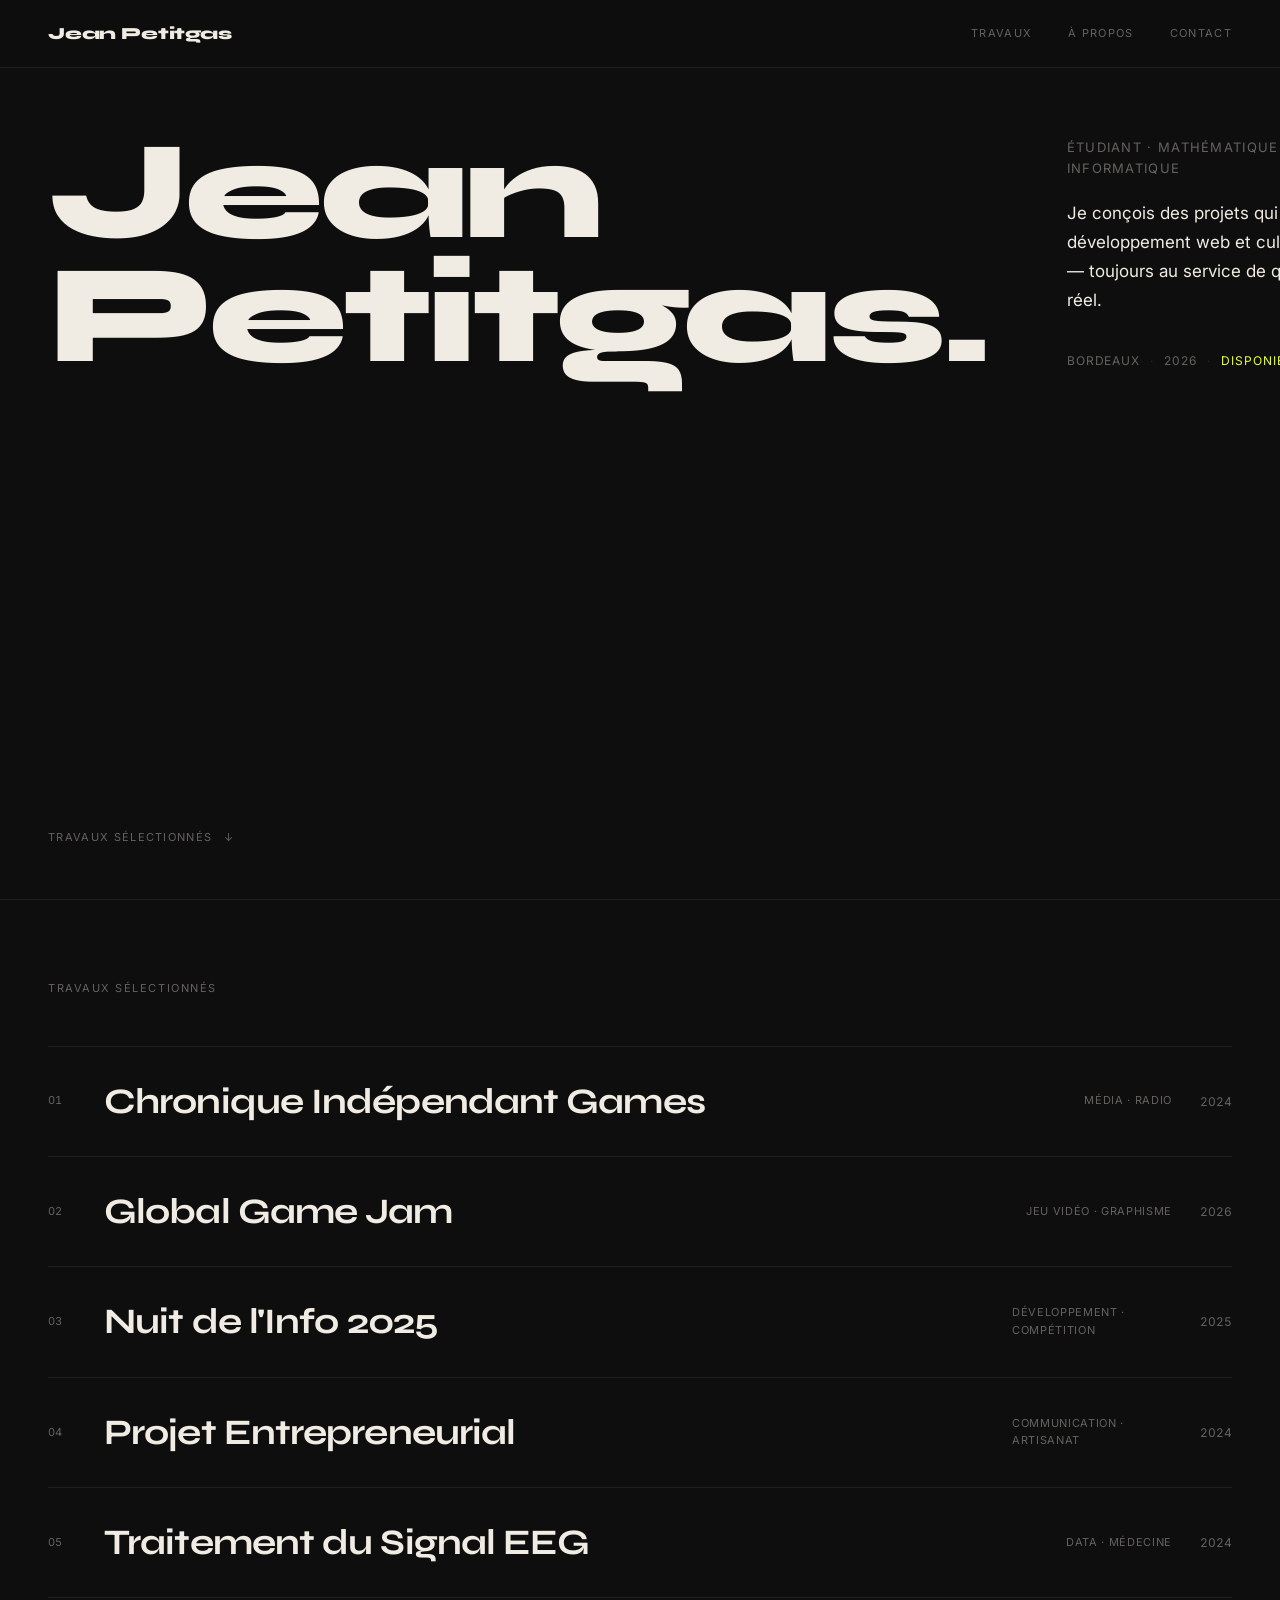
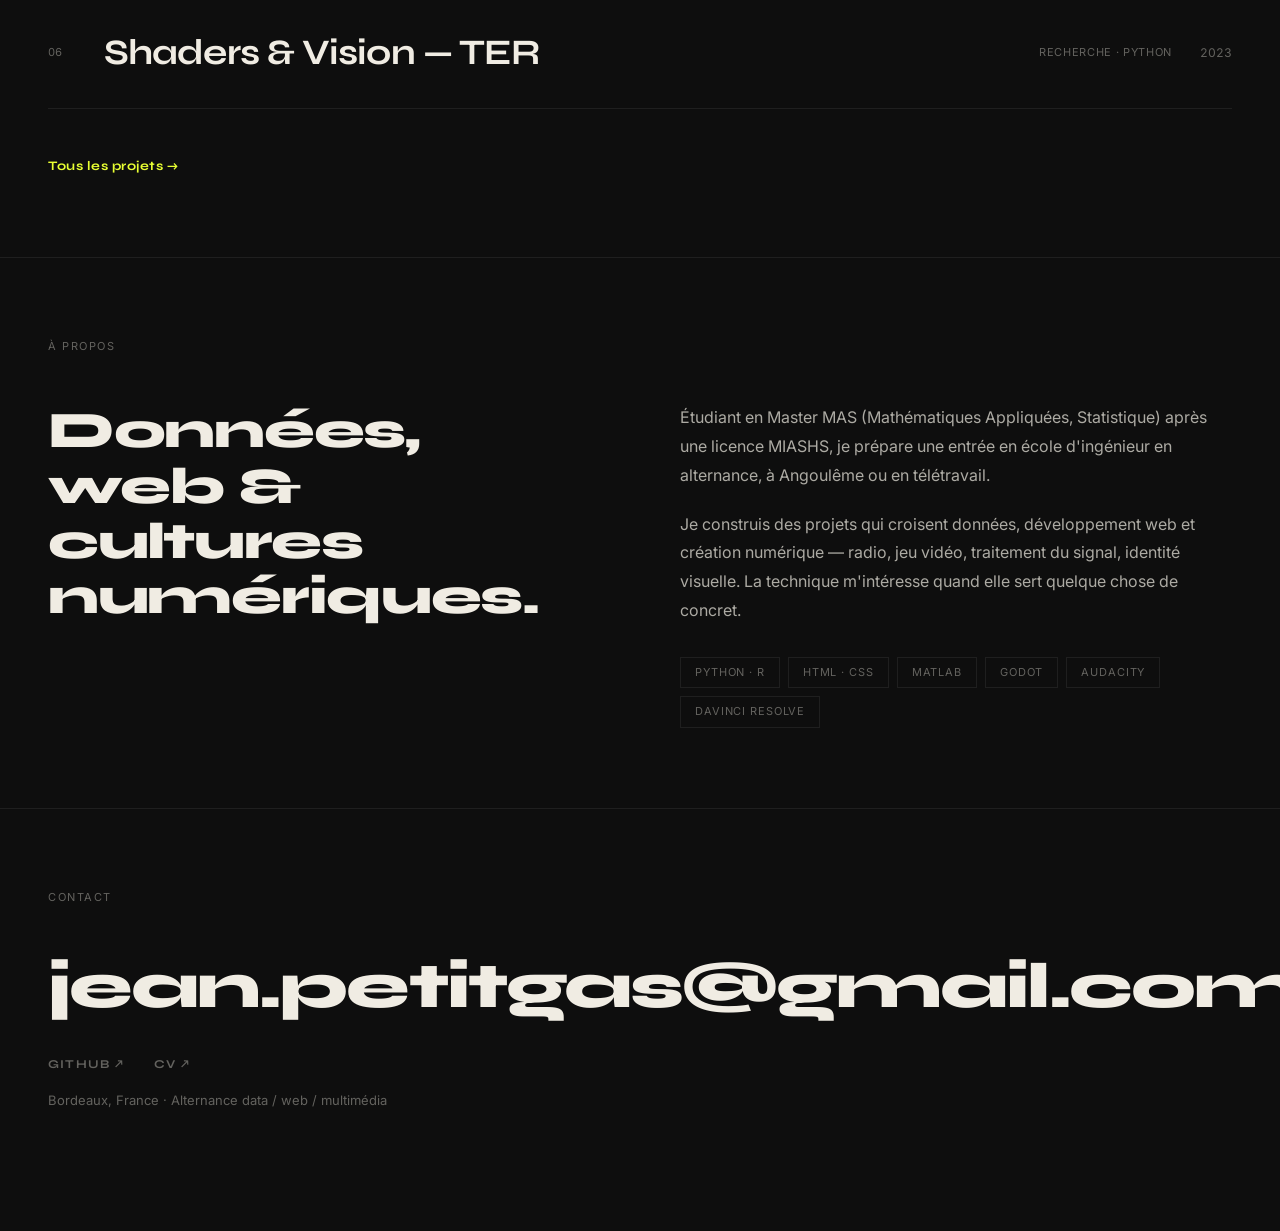
==== index.html @ c7d6c3ae "Déploiement initial du portfolio" ====
<!DOCTYPE html>
<html lang="fr">
<head>
  <meta charset="UTF-8">
  <title>Jean Petitgas</title>
  <meta name="viewport" content="width=device-width, initial-scale=1.0">
  <meta name="description" content="Portfolio de Jean Petitgas — mathématiques appliquées, data & multimédia.">
  <link rel="preconnect" href="https://fonts.googleapis.com">
  <link rel="preconnect" href="https://fonts.gstatic.com" crossorigin>
  <link href="https://fonts.googleapis.com/css2?family=Syne:wght@700;800&family=Inter:wght@300;400;500&display=swap" rel="stylesheet">
  <link rel="stylesheet" href="style.css">
</head>
<body>

  <header class="site-header">
    <a href="index.html" class="site-name">Jean Petitgas</a>
    <nav class="site-nav">
      <a href="#work">Travaux</a>
      <a href="#about">À propos</a>
      <a href="#contact">Contact</a>
    </nav>
  </header>

  <!-- ── HERO ───────────────────────────── -->
  <section class="hero">
    <div class="hero-inner">
      <h1 class="hero-name">
        <span>Jean</span>
        <span>Petitgas.</span>
      </h1>
      <div class="hero-aside">
        <p class="hero-role">Étudiant · Mathématiques appliquées &amp; informatique</p>
        <p class="hero-desc">
          Je conçois des projets qui mêlent données, développement web
          et cultures numériques — toujours au service de quelque chose de réel.
        </p>
        <div class="hero-meta">
          <span>Bordeaux</span>
          <span class="sep">·</span>
          <span>2026</span>
          <span class="sep">·</span>
          <span class="status">Disponible en alternance</span>
        </div>
      </div>
    </div>
    <div class="hero-scroll">
      <span>Travaux sélectionnés</span>
      <span class="arrow">↓</span>
    </div>
  </section>

  <!-- ── WORK ───────────────────────────── -->
  <section id="work" class="work-section">
    <span class="section-label">Travaux sélectionnés</span>

    <div class="work-list" id="workList">

      <a href="projet.html" class="work-item">
        <div class="work-item-bg" style="background-image:url('radio.jpg')"></div>
        <span class="work-num">01</span>
        <span class="work-title">Chronique Indépendant Games</span>
        <div class="work-meta">
          <span class="work-cat">Média · Radio</span>
          <span class="work-yr">2024</span>
        </div>
      </a>

      <a href="projet.html" class="work-item">
        <div class="work-item-bg" style="background-image:url('GameJam.png')"></div>
        <span class="work-num">02</span>
        <span class="work-title">Global Game Jam</span>
        <div class="work-meta">
          <span class="work-cat">Jeu vidéo · Graphisme</span>
          <span class="work-yr">2026</span>
        </div>
      </a>

      <a href="projet.html" class="work-item">
        <div class="work-item-bg" style="background-image:url('ndilogo.png')"></div>
        <span class="work-num">03</span>
        <span class="work-title">Nuit de l'Info 2025</span>
        <div class="work-meta">
          <span class="work-cat">Développement · Compétition</span>
          <span class="work-yr">2025</span>
        </div>
      </a>

      <a href="projet.html" class="work-item">
        <div class="work-item-bg" style="background-image:url('photo.jpg')"></div>
        <span class="work-num">04</span>
        <span class="work-title">Projet Entrepreneurial</span>
        <div class="work-meta">
          <span class="work-cat">Communication · Artisanat</span>
          <span class="work-yr">2024</span>
        </div>
      </a>

      <a href="projet.html" class="work-item">
        <div class="work-item-bg" style="background-image:url('signals.jpg')"></div>
        <span class="work-num">05</span>
        <span class="work-title">Traitement du Signal EEG</span>
        <div class="work-meta">
          <span class="work-cat">Data · Médecine</span>
          <span class="work-yr">2024</span>
        </div>
      </a>

      <a href="projet.html" class="work-item">
        <div class="work-item-bg" style="background-image:url('shaders.jpg')"></div>
        <span class="work-num">06</span>
        <span class="work-title">Shaders &amp; Vision — TER</span>
        <div class="work-meta">
          <span class="work-cat">Recherche · Python</span>
          <span class="work-yr">2023</span>
        </div>
      </a>

    </div>

    <div class="work-footer">
      <a href="projet.html" class="link-accent">Tous les projets →</a>
    </div>
  </section>

  <!-- ── ABOUT ──────────────────────────── -->
  <section id="about" class="about-section">
    <span class="section-label">À propos</span>
    <div class="about-grid">
      <div class="about-left">
        <h2 class="about-title">Données, web &amp;<br>cultures numériques.</h2>
      </div>
      <div class="about-right">
        <p>
          Étudiant en Master MAS (Mathématiques Appliquées, Statistique) après une licence
          MIASHS, je prépare une entrée en école d'ingénieur en alternance, à Angoulême ou
          en télétravail.
        </p>
        <p>
          Je construis des projets qui croisent données, développement web et création
          numérique — radio, jeu vidéo, traitement du signal, identité visuelle. La technique
          m'intéresse quand elle sert quelque chose de concret.
        </p>
        <div class="about-tags">
          <span>Python · R</span>
          <span>HTML · CSS</span>
          <span>MATLAB</span>
          <span>GODOT</span>
          <span>Audacity</span>
          <span>DaVinci Resolve</span>
        </div>
      </div>
    </div>
  </section>

  <!-- ── CONTACT ────────────────────────── -->
  <section id="contact" class="contact-section">
    <span class="section-label">Contact</span>
    <a href="mailto:jean.petitgas@gmail.com" class="contact-email">
      jean.petitgas@gmail.com
    </a>
    <div class="contact-links">
      <a href="#" target="_blank">GitHub ↗</a>
      <a href="#" target="_blank">CV ↗</a>
    </div>
    <p class="contact-location">Bordeaux, France · Alternance data / web / multimédia</p>
  </section>

  <script>
    // Dim siblings on work-list hover
    const workList  = document.getElementById('workList');
    const workItems = workList.querySelectorAll('.work-item');

    workList.addEventListener('mouseenter', () => {
      workItems.forEach(i => i.classList.add('dimmed'));
    });
    workList.addEventListener('mouseleave', () => {
      workItems.forEach(i => i.classList.remove('dimmed'));
    });
    workItems.forEach(item => {
      item.addEventListener('mouseenter', () => item.classList.remove('dimmed'));
      item.addEventListener('mouseleave', () => {
        if (workList.matches(':hover')) item.classList.add('dimmed');
      });
    });

    // Scroll reveal
    const observer = new IntersectionObserver((entries) => {
      entries.forEach(e => { if (e.isIntersecting) e.target.classList.add('revealed'); });
    }, { threshold: 0.05 });
    document.querySelectorAll('.work-section, .about-section, .contact-section')
            .forEach(el => observer.observe(el));
  </script>

</body>
</html>
---- style.css ----
:root {
  --bg:      #0e0e0e;
  --surface: #161616;
  --text:    #f0ece3;
  --muted:   rgba(240, 236, 227, 0.38);
  --accent:  #e8ff32;
  --border:  rgba(255, 255, 255, 0.07);
  --font-display: 'Syne', sans-serif;
  --font-body:    'Inter', system-ui, sans-serif;
}

* { box-sizing: border-box; margin: 0; padding: 0; }
html { scroll-behavior: smooth; }

body {
  font-family: var(--font-body);
  background: var(--bg);
  color: var(--text);
  font-size: 15px;
  line-height: 1.6;
  -webkit-font-smoothing: antialiased;
}

/* ── HEADER ─────────────────────────────────── */

.site-header {
  position: fixed;
  inset: 0 0 auto 0;
  display: flex;
  justify-content: space-between;
  align-items: center;
  padding: 20px 48px;
  z-index: 200;
  background: rgba(14, 14, 14, 0.88);
  backdrop-filter: blur(14px);
  border-bottom: 1px solid var(--border);
}

.site-name {
  font-family: var(--font-display);
  font-weight: 800;
  font-size: 17px;
  text-decoration: none;
  color: var(--text);
  letter-spacing: -0.01em;
}

.site-nav {
  display: flex;
  gap: 36px;
}

.site-nav a {
  text-decoration: none;
  color: var(--muted);
  font-size: 11px;
  letter-spacing: 0.12em;
  text-transform: uppercase;
  transition: color 0.2s;
}
.site-nav a:hover { color: var(--text); }

/* ── HERO ────────────────────────────────────── */

.hero {
  min-height: 100vh;
  display: flex;
  flex-direction: column;
  justify-content: space-between;
  padding: 130px 48px 52px;
  border-bottom: 1px solid var(--border);
}

.hero-inner {
  display: grid;
  grid-template-columns: 1fr 360px;
  gap: 80px;
  align-items: flex-end;
}

.hero-name {
  font-family: var(--font-display);
  font-weight: 800;
  font-size: clamp(72px, 11vw, 152px);
  line-height: 0.88;
  letter-spacing: -0.035em;
}
.hero-name span { display: block; }

.hero-aside {
  padding-bottom: 8px;
}

.hero-role {
  font-size: 13px;
  color: var(--muted);
  text-transform: uppercase;
  letter-spacing: 0.1em;
  margin-bottom: 20px;
}

.hero-desc {
  font-size: 17px;
  line-height: 1.7;
  color: var(--text);
  margin-bottom: 36px;
}

.hero-meta {
  display: flex;
  flex-wrap: wrap;
  align-items: center;
  gap: 10px;
  font-size: 12px;
  color: var(--muted);
  text-transform: uppercase;
  letter-spacing: 0.08em;
}
.hero-meta .sep { opacity: 0.3; }
.hero-meta .status { color: var(--accent); }

.hero-scroll {
  display: flex;
  align-items: center;
  gap: 12px;
  font-size: 11px;
  text-transform: uppercase;
  letter-spacing: 0.12em;
  color: var(--muted);
  margin-top: 60px;
  user-select: none;
}
.hero-scroll .arrow { animation: bob 2.4s ease-in-out infinite; }

@keyframes bob {
  0%, 100% { transform: translateY(0); }
  50%       { transform: translateY(7px); }
}

/* ── SHARED SECTION BITS ─────────────────────── */

.section-label {
  display: block;
  font-size: 11px;
  text-transform: uppercase;
  letter-spacing: 0.14em;
  color: var(--muted);
  margin-bottom: 48px;
}

/* ── WORK LIST ──────────────────────────────── */

.work-section {
  padding: 80px 48px;
  opacity: 0;
  transform: translateY(22px);
  transition: opacity 0.85s ease, transform 0.85s ease;
}
.work-section.revealed { opacity: 1; transform: none; }

.work-list { border-top: 1px solid var(--border); }

.work-item {
  display: grid;
  grid-template-columns: 56px 1fr 220px;
  align-items: center;
  padding: 26px 0;
  border-bottom: 1px solid var(--border);
  text-decoration: none;
  color: var(--text);
  position: relative;
  overflow: hidden;
  transition: opacity 0.22s;
}

.work-item.dimmed { opacity: 0.22; }

.work-item-bg {
  position: absolute;
  inset: 0;
  background-size: cover;
  background-position: center;
  opacity: 0;
  transition: opacity 0.55s ease;
}
.work-item:hover .work-item-bg { opacity: 0.15; }

.work-num, .work-title, .work-meta { position: relative; z-index: 1; }

.work-num {
  font-size: 11px;
  color: var(--muted);
  font-variant-numeric: tabular-nums;
}

.work-title {
  font-family: var(--font-display);
  font-weight: 700;
  font-size: clamp(20px, 2.8vw, 38px);
  letter-spacing: -0.025em;
  transition: color 0.22s;
}
.work-item:hover .work-title { color: var(--accent); }

.work-meta {
  display: flex;
  justify-content: flex-end;
  align-items: center;
  gap: 24px;
}

.work-cat {
  font-size: 11px;
  color: var(--muted);
  text-transform: uppercase;
  letter-spacing: 0.06em;
}

.work-yr {
  font-size: 12px;
  color: var(--muted);
  font-variant-numeric: tabular-nums;
  min-width: 36px;
  text-align: right;
}

.work-footer { margin-top: 44px; }

.link-accent {
  font-family: var(--font-display);
  font-weight: 700;
  font-size: 13px;
  text-decoration: none;
  color: var(--accent);
  letter-spacing: 0.04em;
  transition: opacity 0.2s;
}
.link-accent:hover { opacity: 0.55; }

/* ── ABOUT ───────────────────────────────────── */

.about-section {
  padding: 80px 48px;
  border-top: 1px solid var(--border);
  opacity: 0;
  transform: translateY(22px);
  transition: opacity 0.85s ease 0.1s, transform 0.85s ease 0.1s;
}
.about-section.revealed { opacity: 1; transform: none; }

.about-grid {
  display: grid;
  grid-template-columns: 1fr 1fr;
  gap: 80px;
  margin-top: 16px;
}

.about-title {
  font-family: var(--font-display);
  font-weight: 800;
  font-size: clamp(30px, 4vw, 52px);
  line-height: 1.08;
  letter-spacing: -0.025em;
}

.about-right p {
  font-size: 16px;
  line-height: 1.8;
  color: rgba(240, 236, 227, 0.7);
  margin-bottom: 20px;
}

.about-tags {
  display: flex;
  flex-wrap: wrap;
  gap: 8px;
  margin-top: 32px;
}
.about-tags span {
  font-size: 11px;
  text-transform: uppercase;
  letter-spacing: 0.08em;
  padding: 6px 14px;
  border: 1px solid var(--border);
  color: var(--muted);
}

/* ── CONTACT ─────────────────────────────────── */

.contact-section {
  padding: 80px 48px 120px;
  border-top: 1px solid var(--border);
  opacity: 0;
  transform: translateY(22px);
  transition: opacity 0.85s ease 0.15s, transform 0.85s ease 0.15s;
}
.contact-section.revealed { opacity: 1; transform: none; }

.contact-email {
  display: block;
  font-family: var(--font-display);
  font-weight: 800;
  font-size: clamp(26px, 5vw, 68px);
  text-decoration: none;
  color: var(--text);
  letter-spacing: -0.03em;
  line-height: 1;
  margin: 44px 0 36px;
  transition: color 0.22s;
}
.contact-email:hover { color: var(--accent); }

.contact-links {
  display: flex;
  gap: 28px;
  margin-bottom: 16px;
}
.contact-links a {
  font-family: var(--font-display);
  font-weight: 700;
  font-size: 12px;
  text-decoration: none;
  color: var(--muted);
  text-transform: uppercase;
  letter-spacing: 0.1em;
  transition: color 0.2s;
}
.contact-links a:hover { color: var(--accent); }

.contact-location {
  font-size: 13px;
  color: var(--muted);
}

/* ── PAGE PROJETS ────────────────────────────── */

.gallery-header-bar {
  padding: 140px 48px 64px;
  border-bottom: 1px solid var(--border);
}

.gallery-page-title {
  font-family: var(--font-display);
  font-weight: 800;
  font-size: clamp(56px, 10vw, 128px);
  line-height: 0.88;
  letter-spacing: -0.035em;
  margin-bottom: 28px;
}
.gallery-page-title em {
  display: block;
  font-style: italic;
  color: var(--accent);
}

.gallery-subtitle {
  font-size: 14px;
  color: var(--muted);
  max-width: 440px;
}

.gallery-list {
  padding: 0 48px 100px;
  border-top: 1px solid var(--border);
}

.gallery-row {
  display: grid;
  grid-template-columns: 56px 1fr 180px;
  align-items: start;
  padding: 32px 0;
  border-bottom: 1px solid var(--border);
  cursor: pointer;
  position: relative;
  overflow: hidden;
  transition: opacity 0.22s;
}

.gallery-list:hover .gallery-row       { opacity: 0.22; }
.gallery-list:hover .gallery-row:hover { opacity: 1; }
.gallery-row.dimmed-row                { opacity: 0.22; }

.gallery-row-bg {
  position: absolute;
  inset: 0;
  background-size: cover;
  background-position: center;
  opacity: 0;
  transition: opacity 0.55s ease;
}
.gallery-row:hover .gallery-row-bg { opacity: 0.14; }
.gallery-row:hover .gallery-row-title { color: var(--accent); }

.gallery-row-num {
  font-size: 11px;
  color: var(--muted);
  font-variant-numeric: tabular-nums;
  padding-top: 8px;
  position: relative;
  z-index: 1;
}

.gallery-row-body {
  padding-right: 40px;
  position: relative;
  z-index: 1;
}

.gallery-row-title {
  font-family: var(--font-display);
  font-weight: 700;
  font-size: clamp(22px, 3.2vw, 44px);
  letter-spacing: -0.025em;
  line-height: 1;
  margin-bottom: 12px;
  transition: color 0.22s;
}

.gallery-row-desc {
  font-size: 14px;
  color: var(--muted);
  line-height: 1.6;
  max-width: 500px;
}

.gallery-row-meta {
  text-align: right;
  padding-top: 8px;
  position: relative;
  z-index: 1;
}
.gallery-row-cat {
  display: block;
  font-size: 11px;
  color: var(--muted);
  text-transform: uppercase;
  letter-spacing: 0.08em;
  margin-bottom: 4px;
}
.gallery-row-year {
  display: block;
  font-size: 12px;
  color: var(--muted);
  font-variant-numeric: tabular-nums;
}

/* ── MODAL (plein écran éditorial) ──────────── */

.expanded-overlay {
  position: fixed;
  inset: 0;
  z-index: 10000;
  overflow-y: auto;
  background: var(--surface);
  opacity: 0;
  pointer-events: none;
  transition: opacity 0.4s ease;
}
.expanded-overlay.is-active { opacity: 1; pointer-events: all; }

.expanded-content-inner {
  min-height: 100vh;
  transform: translateY(60px);
  transition: transform 0.6s cubic-bezier(0.16, 1, 0.3, 1);
}
.expanded-overlay.is-active .expanded-content-inner { transform: translateY(0); }

/* En-tête du modal */
.modal-header {
  padding: 100px 64px 48px;
  border-bottom: 1px solid var(--border);
}

.modal-header-top {
  display: flex;
  justify-content: space-between;
  align-items: center;
  margin-bottom: 20px;
}

.modal-num {
  font-size: 11px;
  color: var(--muted);
  letter-spacing: 0.14em;
  text-transform: uppercase;
}

.modal-tags {
  display: flex;
  gap: 8px;
}
.modal-tags span {
  font-size: 11px;
  text-transform: uppercase;
  letter-spacing: 0.08em;
  padding: 5px 13px;
  border: 1px solid var(--border);
  color: var(--muted);
}

.modal-title {
  font-family: var(--font-display);
  font-weight: 800;
  font-size: clamp(48px, 8vw, 112px);
  letter-spacing: -0.035em;
  line-height: 0.88;
}

/* Image plein-largeur */
.modal-visual {
  width: 100%;
  height: 62vh;
  min-height: 280px;
  overflow: hidden;
}
.modal-visual img {
  width: 100%;
  height: 100%;
  object-fit: cover;
  display: block;
  transition: transform 0.8s ease;
}
.expanded-overlay.is-active .modal-visual img { transform: scale(1.03); }

/* Corps du modal */
.modal-body {
  display: grid;
  grid-template-columns: 1fr 2fr;
  gap: 80px;
  padding: 64px 64px 100px;
  align-items: start;
}

.modal-intro {
  font-family: var(--font-display);
  font-weight: 700;
  font-size: clamp(18px, 2vw, 24px);
  color: var(--accent);
  font-style: italic;
  line-height: 1.3;
  position: sticky;
  top: 100px;
}

.modal-text p {
  font-size: 16px;
  line-height: 1.82;
  color: rgba(240, 236, 227, 0.68);
  margin-bottom: 20px;
}
.modal-text strong { color: var(--text); font-weight: 500; }

.modal-text a.modal-link {
  display: inline-flex;
  align-items: center;
  gap: 6px;
  margin-top: 16px;
  font-family: var(--font-display);
  font-weight: 700;
  font-size: 12px;
  text-decoration: none;
  color: var(--accent);
  text-transform: uppercase;
  letter-spacing: 0.12em;
  border-bottom: 1px solid rgba(232, 255, 50, 0.35);
  padding-bottom: 3px;
  transition: opacity 0.2s;
}
.modal-text a.modal-link:hover { opacity: 0.55; }

/* Bouton fermer */
.close-btn {
  position: fixed;
  top: 28px;
  right: 48px;
  background: transparent;
  border: 1px solid var(--border);
  padding: 10px 20px;
  cursor: pointer;
  font-size: 11px;
  font-family: var(--font-body);
  text-transform: uppercase;
  letter-spacing: 0.14em;
  color: var(--muted);
  transition: color 0.2s, border-color 0.2s, background 0.2s;
  z-index: 10001;
}
.close-btn:hover {
  color: var(--bg);
  background: var(--text);
  border-color: var(--text);
}

/* ── RESPONSIVE ──────────────────────────────── */

@media (max-width: 900px) {
  .site-header { padding: 18px 24px; }
  .site-nav { gap: 20px; }

  .hero            { padding: 110px 24px 44px; min-height: auto; }
  .hero-inner      { grid-template-columns: 1fr; gap: 44px; }

  .work-section,
  .about-section,
  .contact-section { padding: 60px 24px; }

  .work-item       { grid-template-columns: 36px 1fr; }
  .work-meta       { display: none; }

  .about-grid      { grid-template-columns: 1fr; gap: 36px; }

  .gallery-header-bar { padding: 110px 24px 48px; }
  .gallery-list    { padding: 0 24px 60px; }
  .gallery-row     { grid-template-columns: 36px 1fr; }
  .gallery-row-meta { display: none; }

  .modal-header           { padding: 90px 24px 40px; }
  .modal-header-top       { flex-wrap: wrap; gap: 12px; }
  .modal-tags             { display: none; }
  .modal-body             { grid-template-columns: 1fr; gap: 32px; padding: 48px 24px 80px; }
  .modal-intro            { position: static; }
  .modal-visual           { height: 44vh; }
  .close-btn              { top: 16px; right: 20px; }
}

@media (max-width: 600px) {
  .site-nav { display: none; }
}
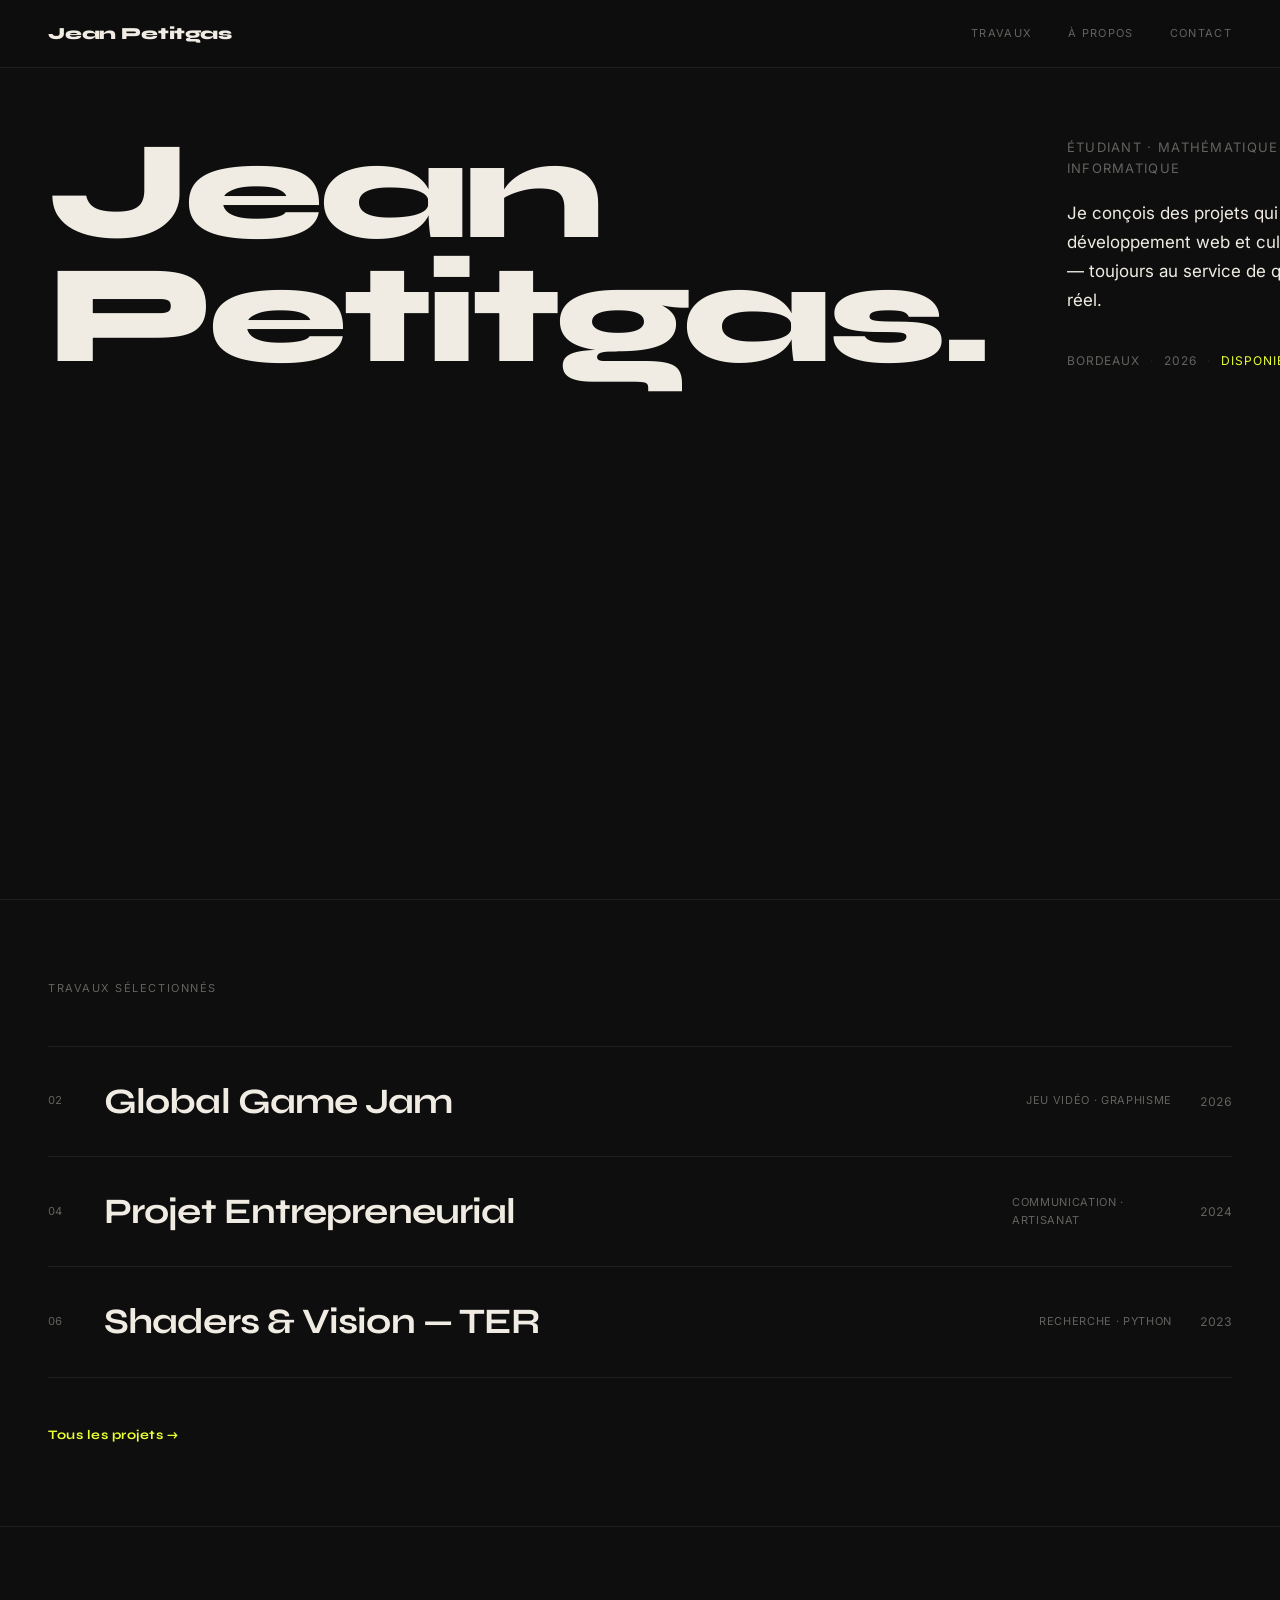
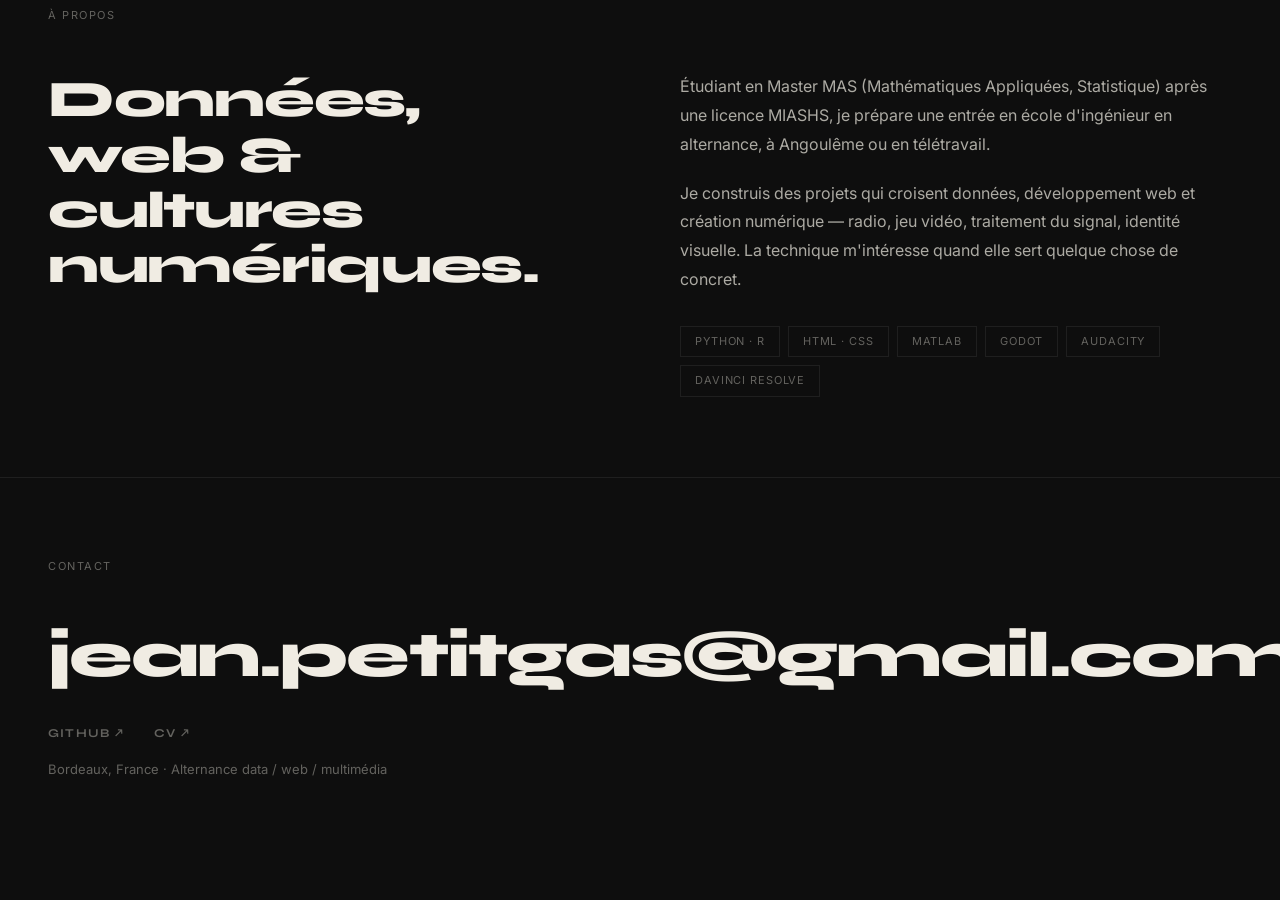
==== commit 0c7f0248: "Mise à jour de la page d'accueil" ====
--- a/index.html
+++ b/index.html
@@ -43,10 +43,6 @@
         </div>
       </div>
     </div>
-    <div class="hero-scroll">
-      <span>Travaux sélectionnés</span>
-      <span class="arrow">↓</span>
-    </div>
   </section>
 
   <!-- ── WORK ───────────────────────────── -->
@@ -55,15 +51,6 @@
 
     <div class="work-list" id="workList">
 
-      <a href="projet.html" class="work-item">
-        <div class="work-item-bg" style="background-image:url('radio.jpg')"></div>
-        <span class="work-num">01</span>
-        <span class="work-title">Chronique Indépendant Games</span>
-        <div class="work-meta">
-          <span class="work-cat">Média · Radio</span>
-          <span class="work-yr">2024</span>
-        </div>
-      </a>
 
       <a href="projet.html" class="work-item">
         <div class="work-item-bg" style="background-image:url('GameJam.png')"></div>
@@ -76,31 +63,11 @@
       </a>
 
       <a href="projet.html" class="work-item">
-        <div class="work-item-bg" style="background-image:url('ndilogo.png')"></div>
-        <span class="work-num">03</span>
-        <span class="work-title">Nuit de l'Info 2025</span>
-        <div class="work-meta">
-          <span class="work-cat">Développement · Compétition</span>
-          <span class="work-yr">2025</span>
-        </div>
-      </a>
-
-      <a href="projet.html" class="work-item">
         <div class="work-item-bg" style="background-image:url('photo.jpg')"></div>
         <span class="work-num">04</span>
         <span class="work-title">Projet Entrepreneurial</span>
         <div class="work-meta">
           <span class="work-cat">Communication · Artisanat</span>
-          <span class="work-yr">2024</span>
-        </div>
-      </a>
-
-      <a href="projet.html" class="work-item">
-        <div class="work-item-bg" style="background-image:url('signals.jpg')"></div>
-        <span class="work-num">05</span>
-        <span class="work-title">Traitement du Signal EEG</span>
-        <div class="work-meta">
-          <span class="work-cat">Data · Médecine</span>
           <span class="work-yr">2024</span>
         </div>
       </a>
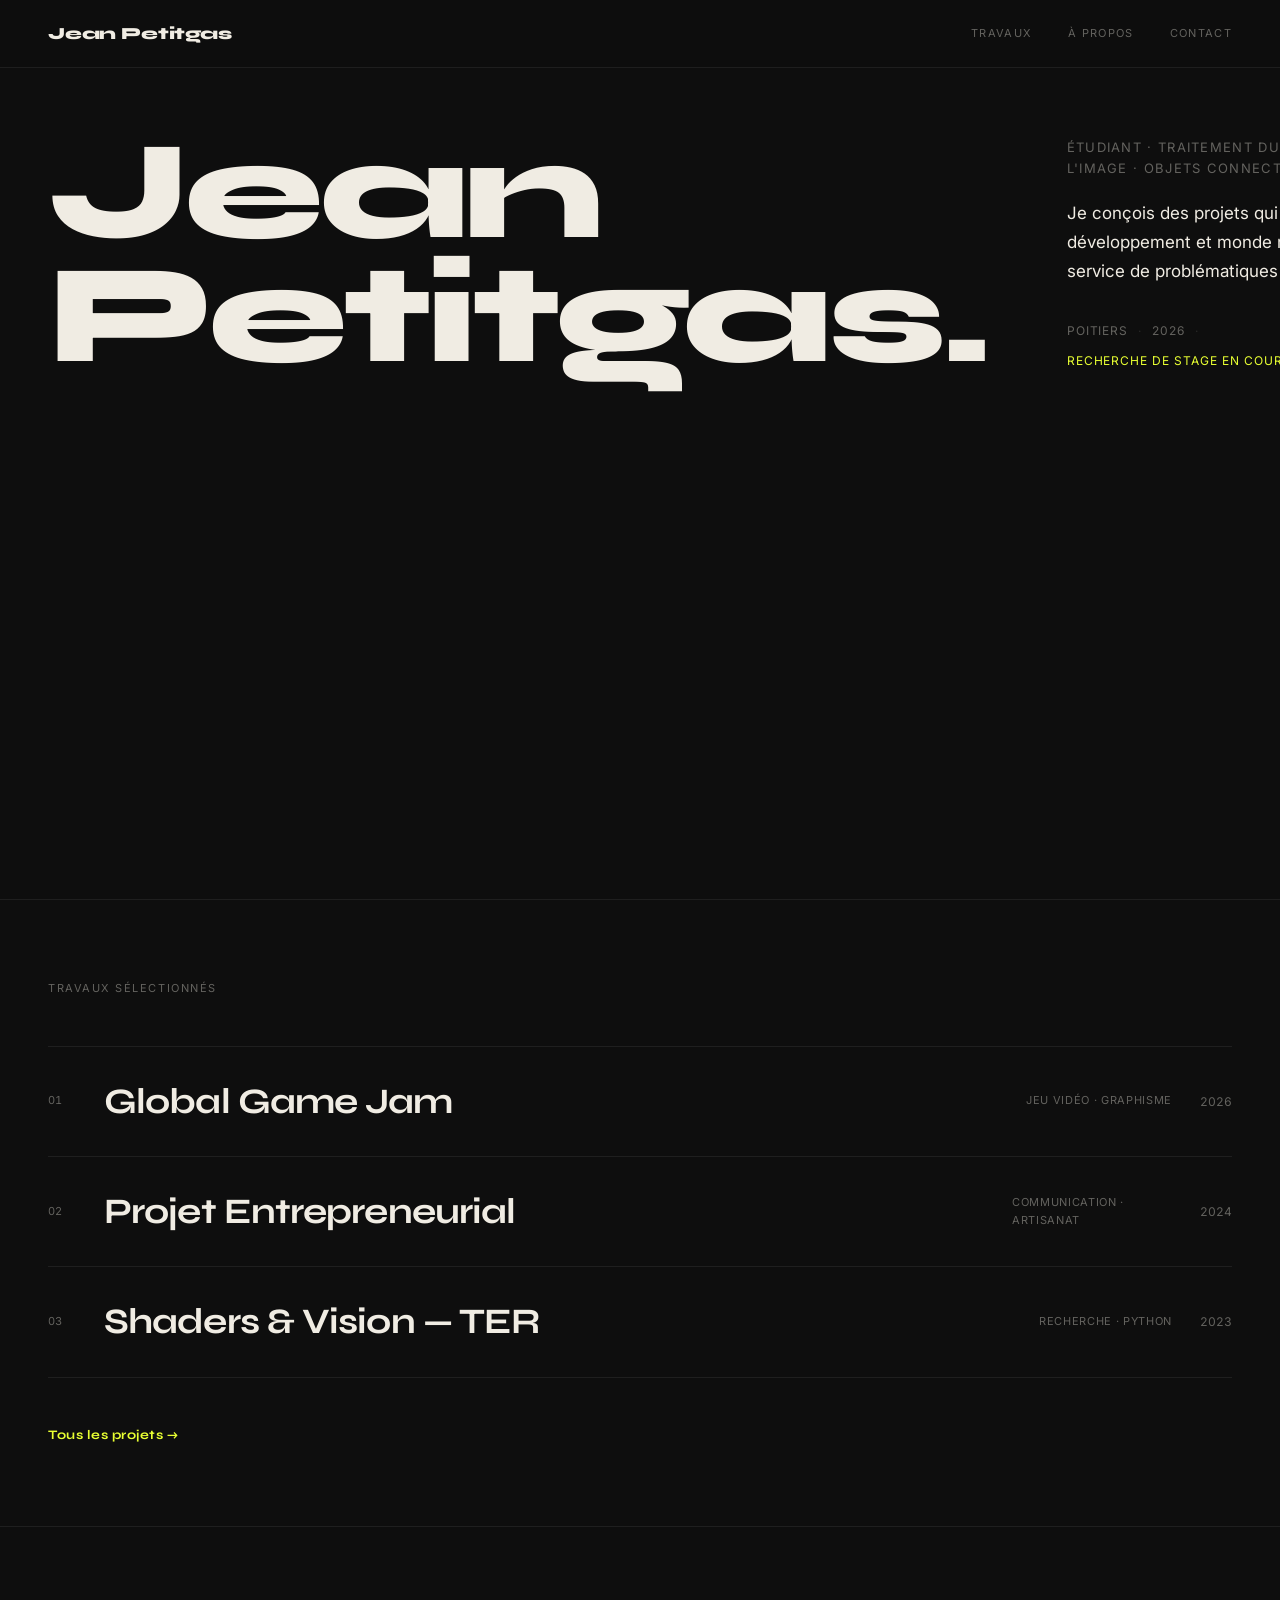
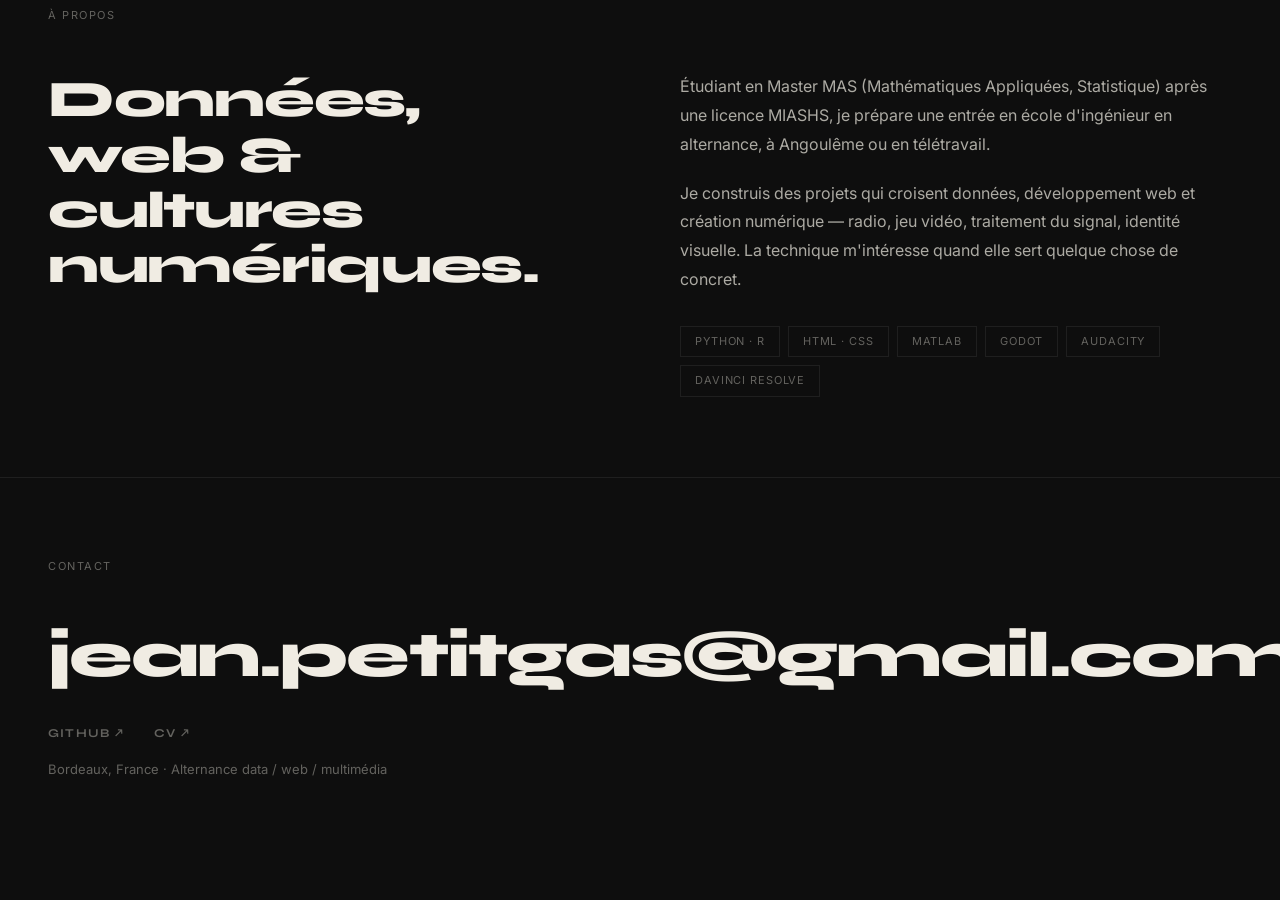
==== commit 6c4494e6: "Mise à jour de la page d'accueil encore..." ====
--- a/index.html
+++ b/index.html
@@ -29,17 +29,17 @@
         <span>Petitgas.</span>
       </h1>
       <div class="hero-aside">
-        <p class="hero-role">Étudiant · Mathématiques appliquées &amp; informatique</p>
+        <p class="hero-role">Étudiant · Traitement du signal et de l'image · Objets connectés</p>
         <p class="hero-desc">
-          Je conçois des projets qui mêlent données, développement web
-          et cultures numériques — toujours au service de quelque chose de réel.
+          Je conçois des projets qui mêlent données, développement
+          et monde réel  — toujours au service de problématiques réelles.
         </p>
         <div class="hero-meta">
-          <span>Bordeaux</span>
+          <span>Poitiers</span>
           <span class="sep">·</span>
           <span>2026</span>
           <span class="sep">·</span>
-          <span class="status">Disponible en alternance</span>
+          <span class="status">Recherche de stage en cours</span>
         </div>
       </div>
     </div>
@@ -54,7 +54,7 @@
 
       <a href="projet.html" class="work-item">
         <div class="work-item-bg" style="background-image:url('GameJam.png')"></div>
-        <span class="work-num">02</span>
+        <span class="work-num">01</span>
         <span class="work-title">Global Game Jam</span>
         <div class="work-meta">
           <span class="work-cat">Jeu vidéo · Graphisme</span>
@@ -64,7 +64,7 @@
 
       <a href="projet.html" class="work-item">
         <div class="work-item-bg" style="background-image:url('photo.jpg')"></div>
-        <span class="work-num">04</span>
+        <span class="work-num">02</span>
         <span class="work-title">Projet Entrepreneurial</span>
         <div class="work-meta">
           <span class="work-cat">Communication · Artisanat</span>
@@ -74,7 +74,7 @@
 
       <a href="projet.html" class="work-item">
         <div class="work-item-bg" style="background-image:url('shaders.jpg')"></div>
-        <span class="work-num">06</span>
+        <span class="work-num">03</span>
         <span class="work-title">Shaders &amp; Vision — TER</span>
         <div class="work-meta">
           <span class="work-cat">Recherche · Python</span>
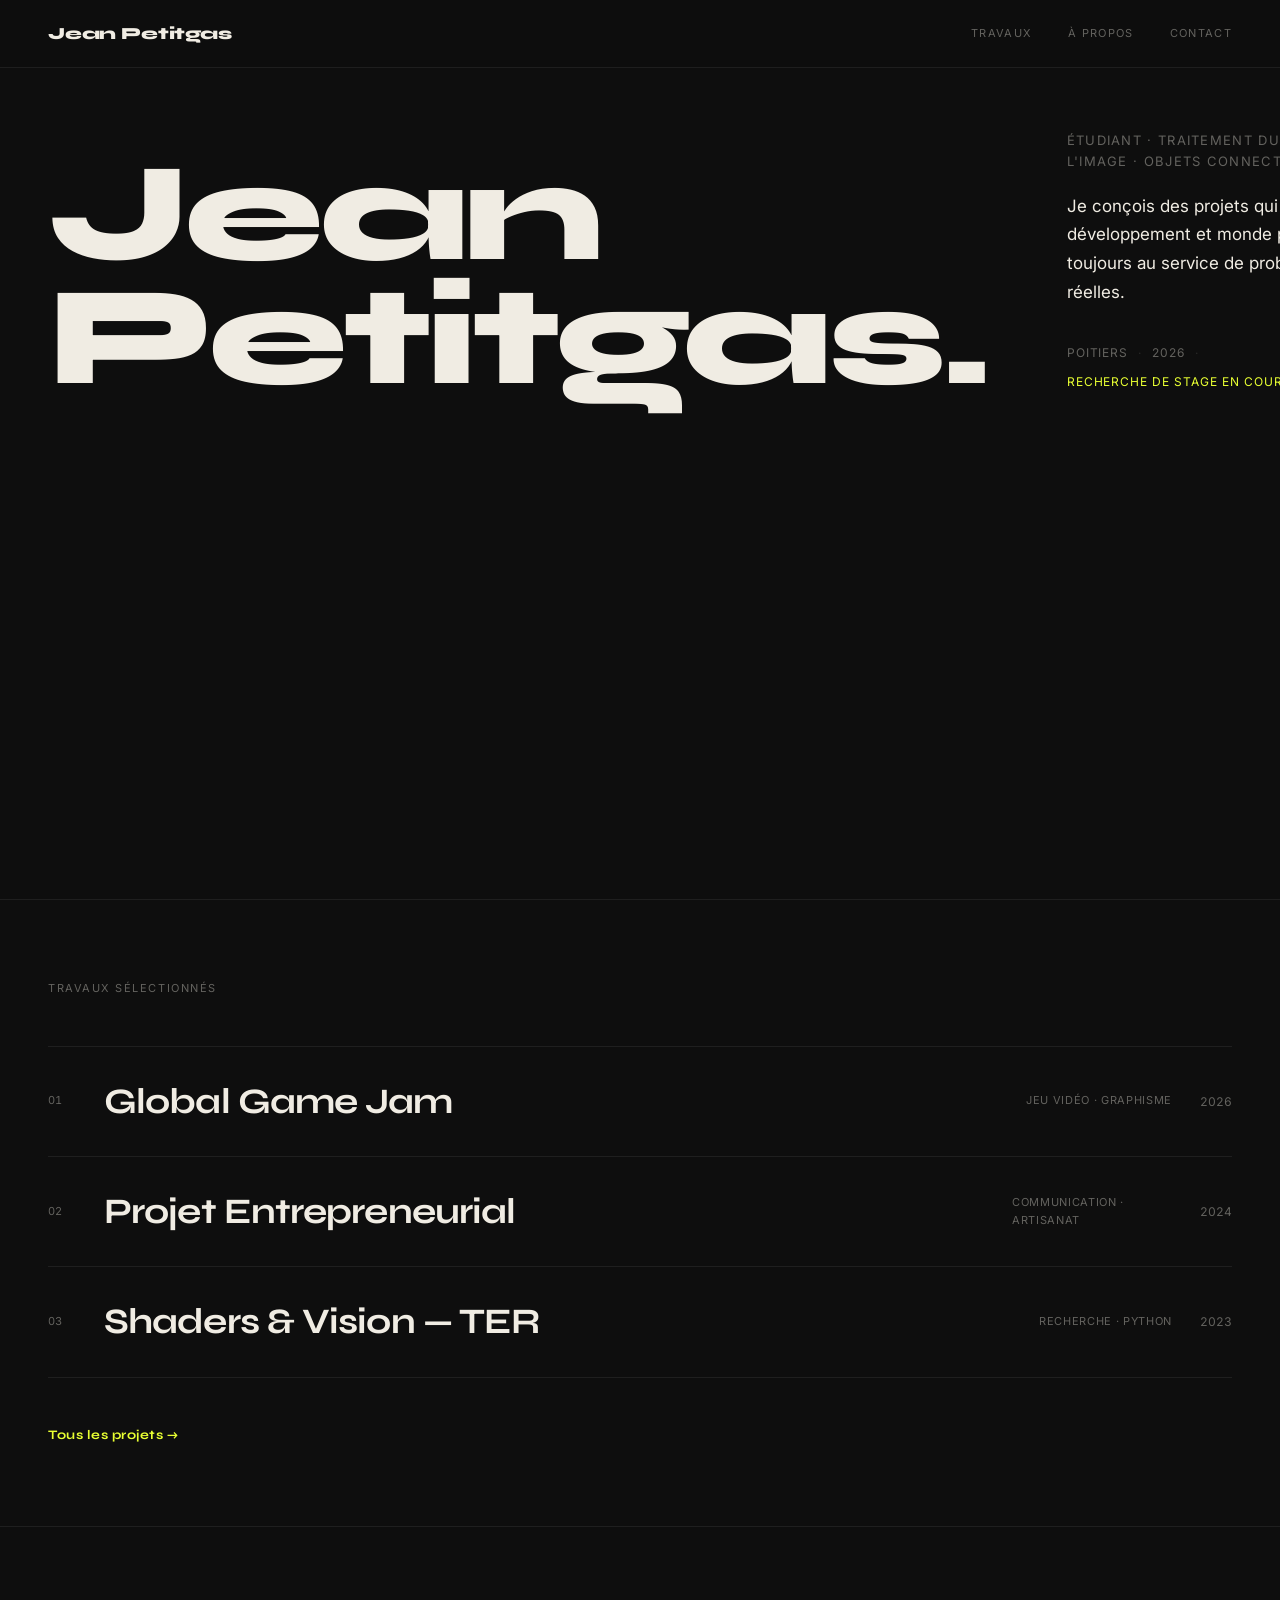
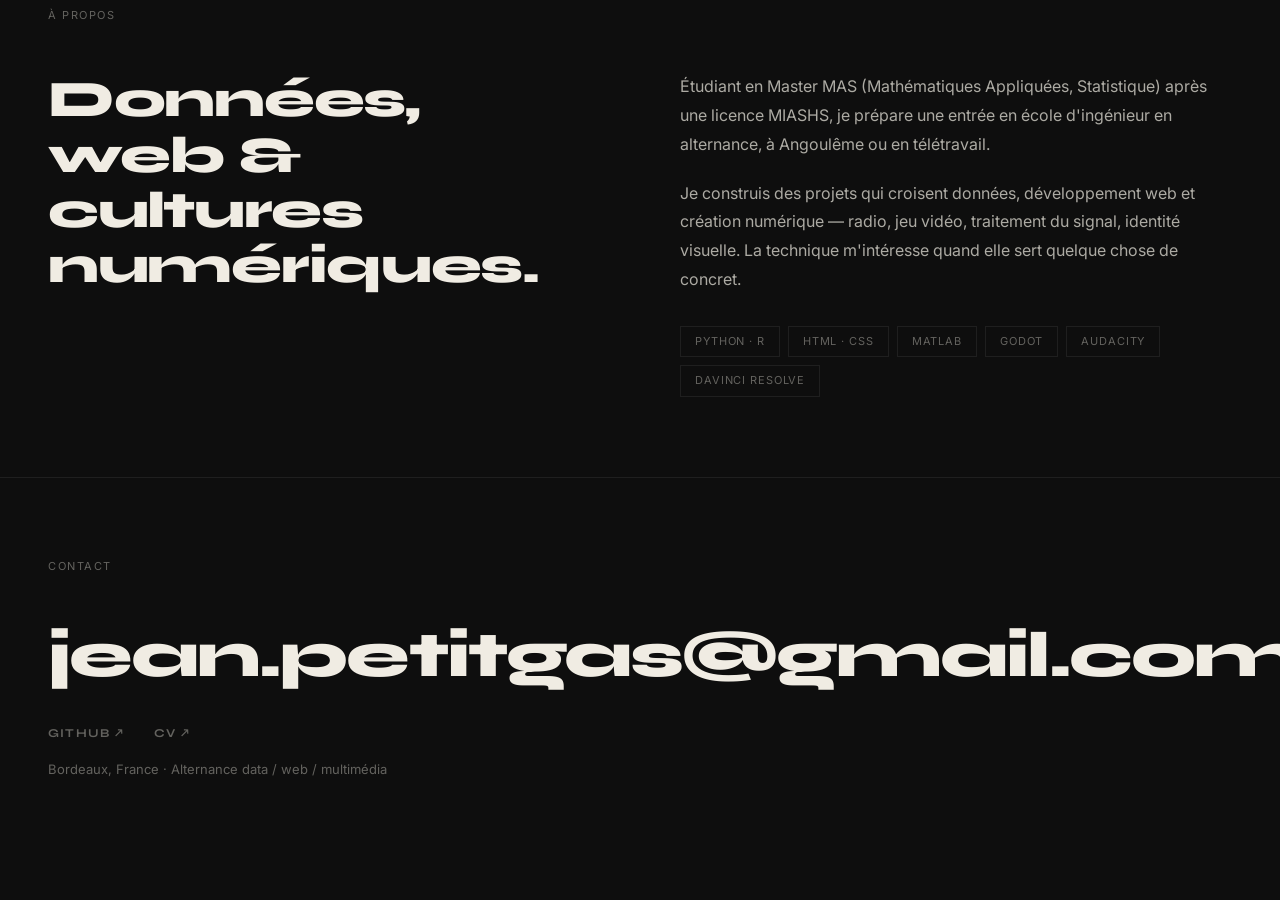
==== commit 74a9ad20: "Mise à jour de la page d'accueil encore..." ====
--- a/index.html
+++ b/index.html
@@ -32,7 +32,7 @@
         <p class="hero-role">Étudiant · Traitement du signal et de l'image · Objets connectés</p>
         <p class="hero-desc">
           Je conçois des projets qui mêlent données, développement
-          et monde réel  — toujours au service de problématiques réelles.
+          et monde physique  — toujours au service de problématiques réelles.
         </p>
         <div class="hero-meta">
           <span>Poitiers</span>
